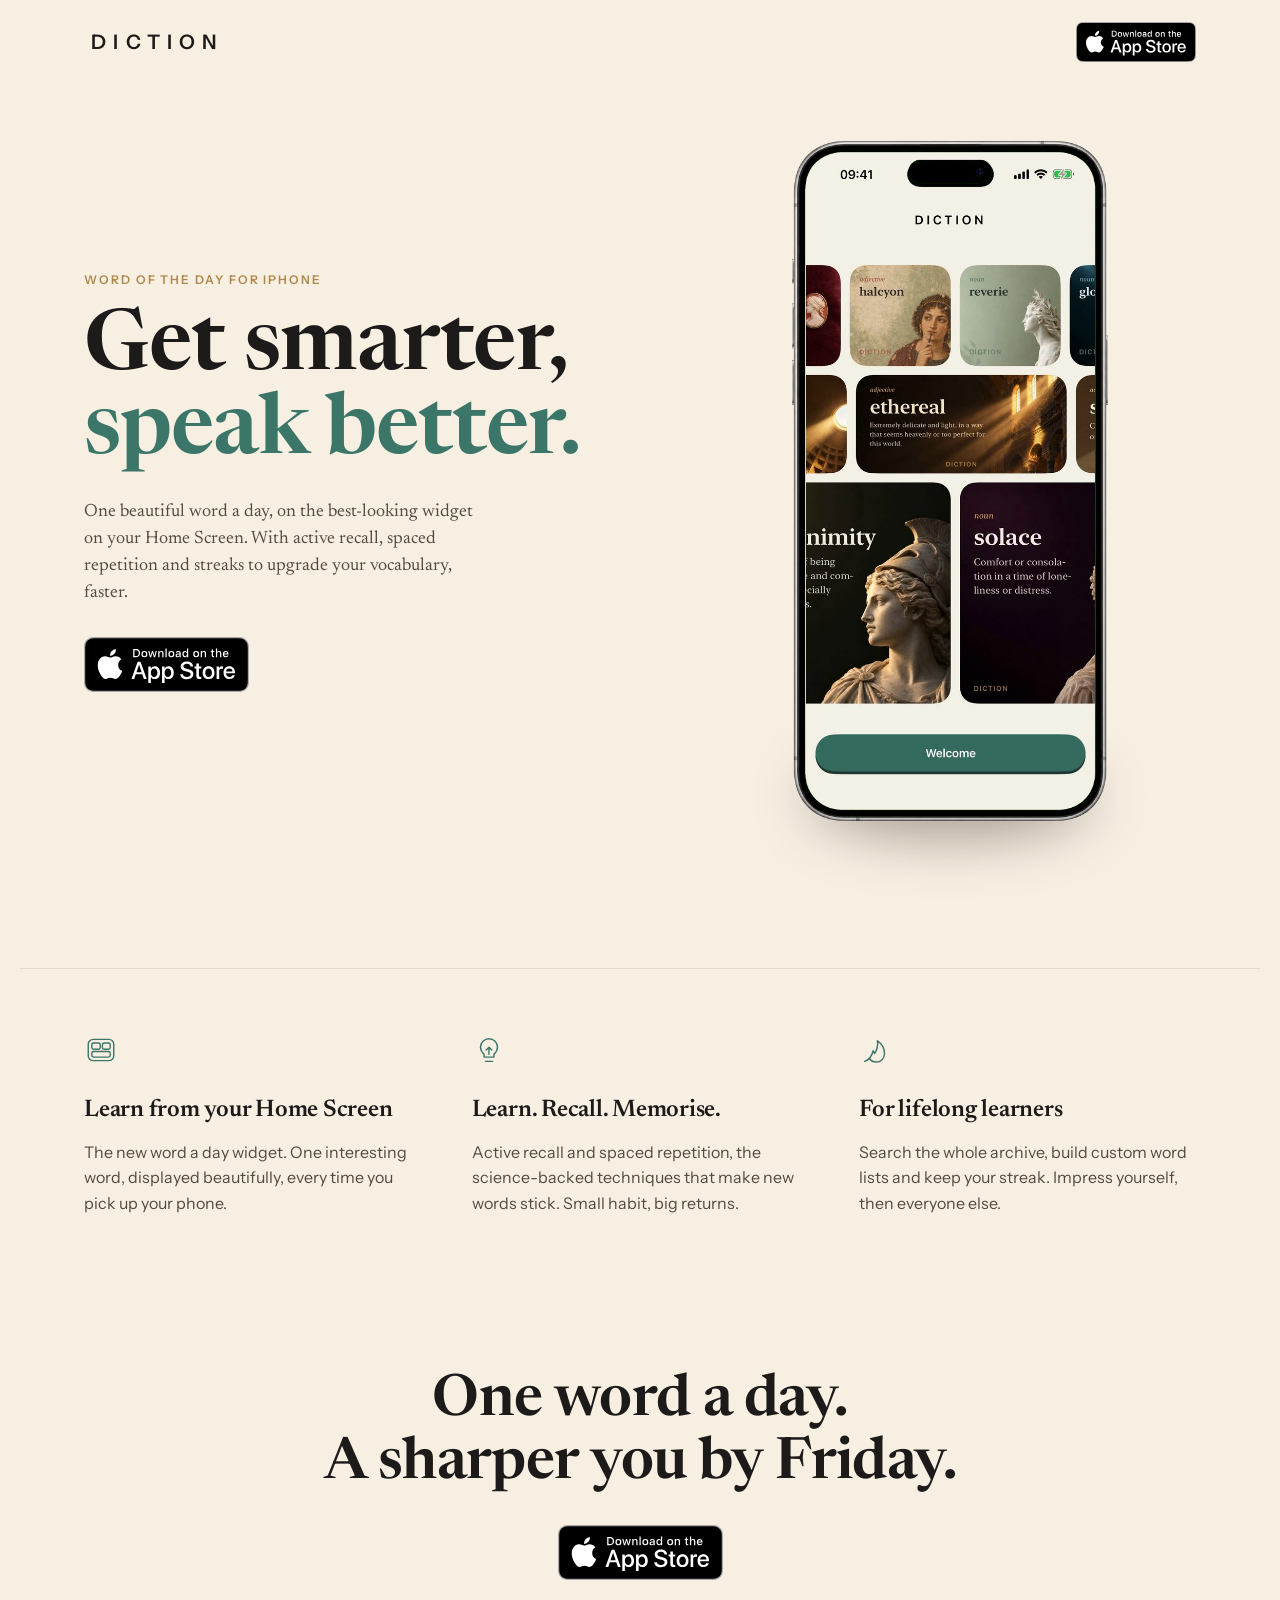
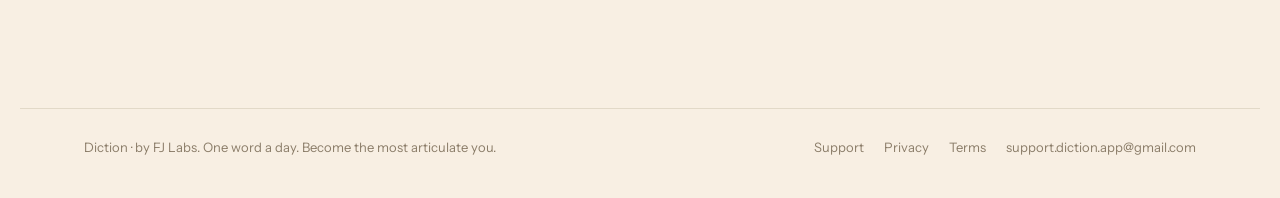
==== index.html @ d29eea97 "Footer line" ====
<!doctype html>
<html lang="en-GB">
<head>
<meta charset="utf-8">
<meta name="viewport" content="width=device-width,initial-scale=1">
<title>Diction: Word of the Day</title>
<meta name="description" content="One beautiful word a day on your Home Screen. Get smarter, speak better. Diction for iPhone.">
<meta property="og:title" content="Diction: Word of the Day">
<meta property="og:description" content="One beautiful word a day on your Home Screen. Get smarter, speak better.">
<meta property="og:image" content="https://trydiction.com/img/home.jpg">
<meta property="og:url" content="https://trydiction.com/">
<link rel="icon" href="favicon.png">
<link rel="apple-touch-icon" href="img/icon-180.png">
<link rel="preconnect" href="https://fonts.googleapis.com">
<link rel="preconnect" href="https://fonts.gstatic.com" crossorigin>
<link rel="stylesheet" href="https://fonts.googleapis.com/css2?family=Newsreader:ital,opsz,wght@0,6..72,400;0,6..72,500;0,6..72,600;1,6..72,400&family=Instrument+Sans:wght@400;500;600&display=swap">
<link rel="stylesheet" href="landing.css">
</head>
<body>

<header class="top">
  <a class="mark" href="https://trydiction.com/" aria-label="Diction home">DICTION</a>
  <a class="store store-sm" href="https://apps.apple.com/app/id6788556507" aria-label="Download on the App Store">
    <img src="img/app-store-badge.svg" alt="Download on the App Store" width="120" height="40">
  </a>
</header>

<main>
<section class="hero">
  <div class="hero-copy">
    <p class="eyebrow">Word of the Day for iPhone</p>
    <h1>Get smarter,<br><em>speak better.</em></h1>
    <p class="lede">One beautiful word a day, on the best-looking widget on your Home Screen. With active recall, spaced repetition and streaks to upgrade your vocabulary, faster.</p>
    <a class="store" href="https://apps.apple.com/app/id6788556507" aria-label="Download on the App Store">
      <img src="img/app-store-badge.svg" alt="Download on the App Store" width="165" height="55">
    </a>
  </div>

  <div class="device-wrap">
    <div class="render" role="img" aria-label="An iPhone showing Diction's welcome screen: the DICTION wordmark above three rows of widgets drifting past on classical themes">
      <div class="render-shadow" aria-hidden="true"></div>
      <div class="render-screen">
        <video autoplay muted loop playsinline poster="img/welcome-poster.jpg" preload="metadata">
          <source src="img/welcome.mp4" type="video/mp4">
        </video>
      </div>
      <img class="render-frame" src="img/phone-frame.png" alt="" width="1050" height="2247" fetchpriority="high">
    </div>
  </div>
</section>

<section class="pillars" aria-label="Why Diction">
  <div>
    <svg class="icon" viewBox="0 0 48 48" aria-hidden="true"><rect x="6" y="9" width="36" height="30" rx="7"/><rect x="11" y="14" width="12" height="9" rx="2.5"/><rect x="26" y="14" width="11" height="9" rx="2.5"/><rect x="11" y="26" width="26" height="8" rx="2.5"/></svg>
    <h2>Learn from your Home Screen</h2>
    <p>The new word a day widget. One interesting word, displayed beautifully, every time you pick up your phone.</p>
  </div>
  <div>
    <svg class="icon" viewBox="0 0 48 48" aria-hidden="true"><path d="M24 8a12 12 0 0 1 12 12c0 5-3 8-5 10v4H17v-4c-2-2-5-5-5-10A12 12 0 0 1 24 8z"/><path d="M19 40h10"/><path d="M24 20v10M20 24l4-4 4 4"/></svg>
    <h2>Learn. Recall. Memorise.</h2>
    <p>Active recall and spaced repetition, the science-backed techniques that make new words stick. Small habit, big returns.</p>
  </div>
  <div>
    <svg class="icon" viewBox="0 0 48 48" aria-hidden="true"><path d="M8 40c6-2 10-7 12-15l2 4c4-6 5-12 4-18 6 4 10 11 10 18 0 7-5 12-12 12-4 0-7-2-9-5-2 2-4 3-7 4z"/></svg>
    <h2>For lifelong learners</h2>
    <p>Search the whole archive, build custom word lists and keep your streak. Impress yourself, then everyone else.</p>
  </div>
</section>


<section class="close">
  <h2>One word a day.<br>A sharper you by Friday.</h2>
  <a class="store" href="https://apps.apple.com/app/id6788556507" aria-label="Download on the App Store">
    <img src="img/app-store-badge.svg" alt="Download on the App Store" width="165" height="55">
  </a>
</section>
</main>

<footer class="foot">
  <span>Diction · by FJ Labs. One word a day. Become the most articulate you.</span>
  <nav aria-label="Legal and support">
    <a href="support.html">Support</a>
    <a href="privacy.html">Privacy</a>
    <a href="terms.html">Terms</a>
    <a href="mailto:support.diction.app@gmail.com">support.diction.app@gmail.com</a>
  </nav>
</footer>

</body>
</html>
---- landing.css ----
/* Diction landing page. Paper, serif and verdigris from the app; the phone
   carries the only motion on the page. */
:root{
  --page:#F8EFE3; --card:#FBF8F2; --ink:#1D1B19; --ink2:#544A3C; --ink3:#8B7D69;
  --gold:#AF874A; --verd:#3C7669; --line:#E2D9C8; --night:#0F0E0D;
  --serif:"Newsreader","New York","Iowan Old Style",Georgia,serif;
  --sans:"Instrument Sans",-apple-system,BlinkMacSystemFont,"Segoe UI",Helvetica,Arial,sans-serif;
  --gutter:clamp(20px,5vw,64px);
}
*{box-sizing:border-box}
html{scroll-behavior:smooth}
body{margin:0;background:var(--page);color:var(--ink);font-family:var(--sans);font-size:17px;line-height:1.6;-webkit-font-smoothing:antialiased}
img,video{max-width:100%;display:block}
a{color:inherit}
h1,h2{font-family:var(--serif);font-weight:600;margin:0;text-wrap:balance;letter-spacing:-.01em}
.eyebrow{font-size:12px;font-weight:600;letter-spacing:.16em;text-transform:uppercase;color:var(--gold);margin:0 0 18px}

/* header */
.top{display:flex;align-items:center;justify-content:space-between;padding:22px var(--gutter);max-width:1240px;margin:0 auto}
.mark{font-family:var(--sans);font-size:20px;font-weight:600;letter-spacing:.36em;padding-left:.36em;color:var(--ink);text-decoration:none}
.store img{width:165px;height:auto;transition:transform .2s ease}
.store:hover img{transform:translateY(-1px)}
.store-sm img{width:120px}

/* hero */
.hero{max-width:1240px;margin:0 auto;padding:clamp(8px,3vw,40px) var(--gutter) 0;
  display:grid;grid-template-columns:1.05fr .95fr;gap:clamp(32px,6vw,80px);align-items:center;min-height:min(84vh,820px)}
.hero h1{font-size:clamp(46px,7vw,84px);line-height:1;margin-bottom:24px}
.hero h1 em{font-style:normal;color:var(--verd)}
.lede{font-family:var(--serif);font-size:clamp(16px,1.5vw,18px);line-height:1.5;color:var(--ink2);max-width:40ch;margin:0 0 30px}
.fine{font-size:13px;color:var(--ink3);margin:16px 0 0}

/* the phone: a keyed Higgsfield front render, the real welcome recording
   sitting in its screen, a CSS shadow beneath */
.device-wrap{position:relative;display:flex;justify-content:center;padding:0}
.render{position:relative;width:min(380px,100%,calc(76vh * 1050 / 2247));aspect-ratio:1050/2247}
.render-frame{position:absolute;inset:0;width:100%;height:100%;z-index:2;pointer-events:none}
.render-screen{position:absolute;left:4.762%;top:1.914%;width:90.571%;height:96.173%;
  border-radius:12% / 5.5%;overflow:hidden;background:#F6F2EA;z-index:1}
.render-screen video{width:100%;height:100%;object-fit:cover;display:block}
.render-shadow{position:absolute;left:6%;right:6%;bottom:-2%;height:12%;border-radius:50%;
  background:rgba(35,26,18,.38);filter:blur(28px);z-index:0}

/* pillars */
.pillars{max-width:1240px;margin:clamp(72px,10vw,140px) auto 0;padding:0 var(--gutter);
  display:grid;grid-template-columns:repeat(3,1fr);gap:clamp(24px,4vw,56px);border-top:1px solid var(--line);padding-top:clamp(40px,5vw,64px)}
.icon{width:34px;height:34px;fill:none;stroke:var(--verd);stroke-width:2;stroke-linecap:round;stroke-linejoin:round;margin-bottom:16px}
.pillars h2{font-size:24px;margin-bottom:10px}
.pillars p{margin:0;color:var(--ink2);font-size:16px;max-width:36ch}

/* closing */
.close{text-align:center;margin:clamp(90px,12vw,170px) auto 0;padding:0 var(--gutter);display:flex;flex-direction:column;align-items:center;gap:30px}
.close h2{font-size:clamp(34px,5vw,58px);line-height:1.08}

/* footer */
.foot{max-width:1240px;margin:clamp(80px,10vw,140px) auto 0;padding:28px var(--gutter) 40px;border-top:1px solid var(--line);
  display:flex;flex-wrap:wrap;gap:12px 28px;justify-content:space-between;font-size:13px;color:var(--ink3)}
.foot nav{display:flex;flex-wrap:wrap;gap:8px 20px}
.foot a{color:var(--ink3);text-decoration:none}
.foot a:hover{color:var(--ink)}

@media (max-width:860px){
  .hero{grid-template-columns:1fr;min-height:0;text-align:center;padding-top:16px}
  .hero-copy{display:flex;flex-direction:column;align-items:center;order:2}
  .lede{margin-inline:auto}
  .device-wrap{order:1}
  .pillars{grid-template-columns:1fr}
  .store-sm{display:none}
}
@media (prefers-reduced-motion:reduce){
  html{scroll-behavior:auto}
}
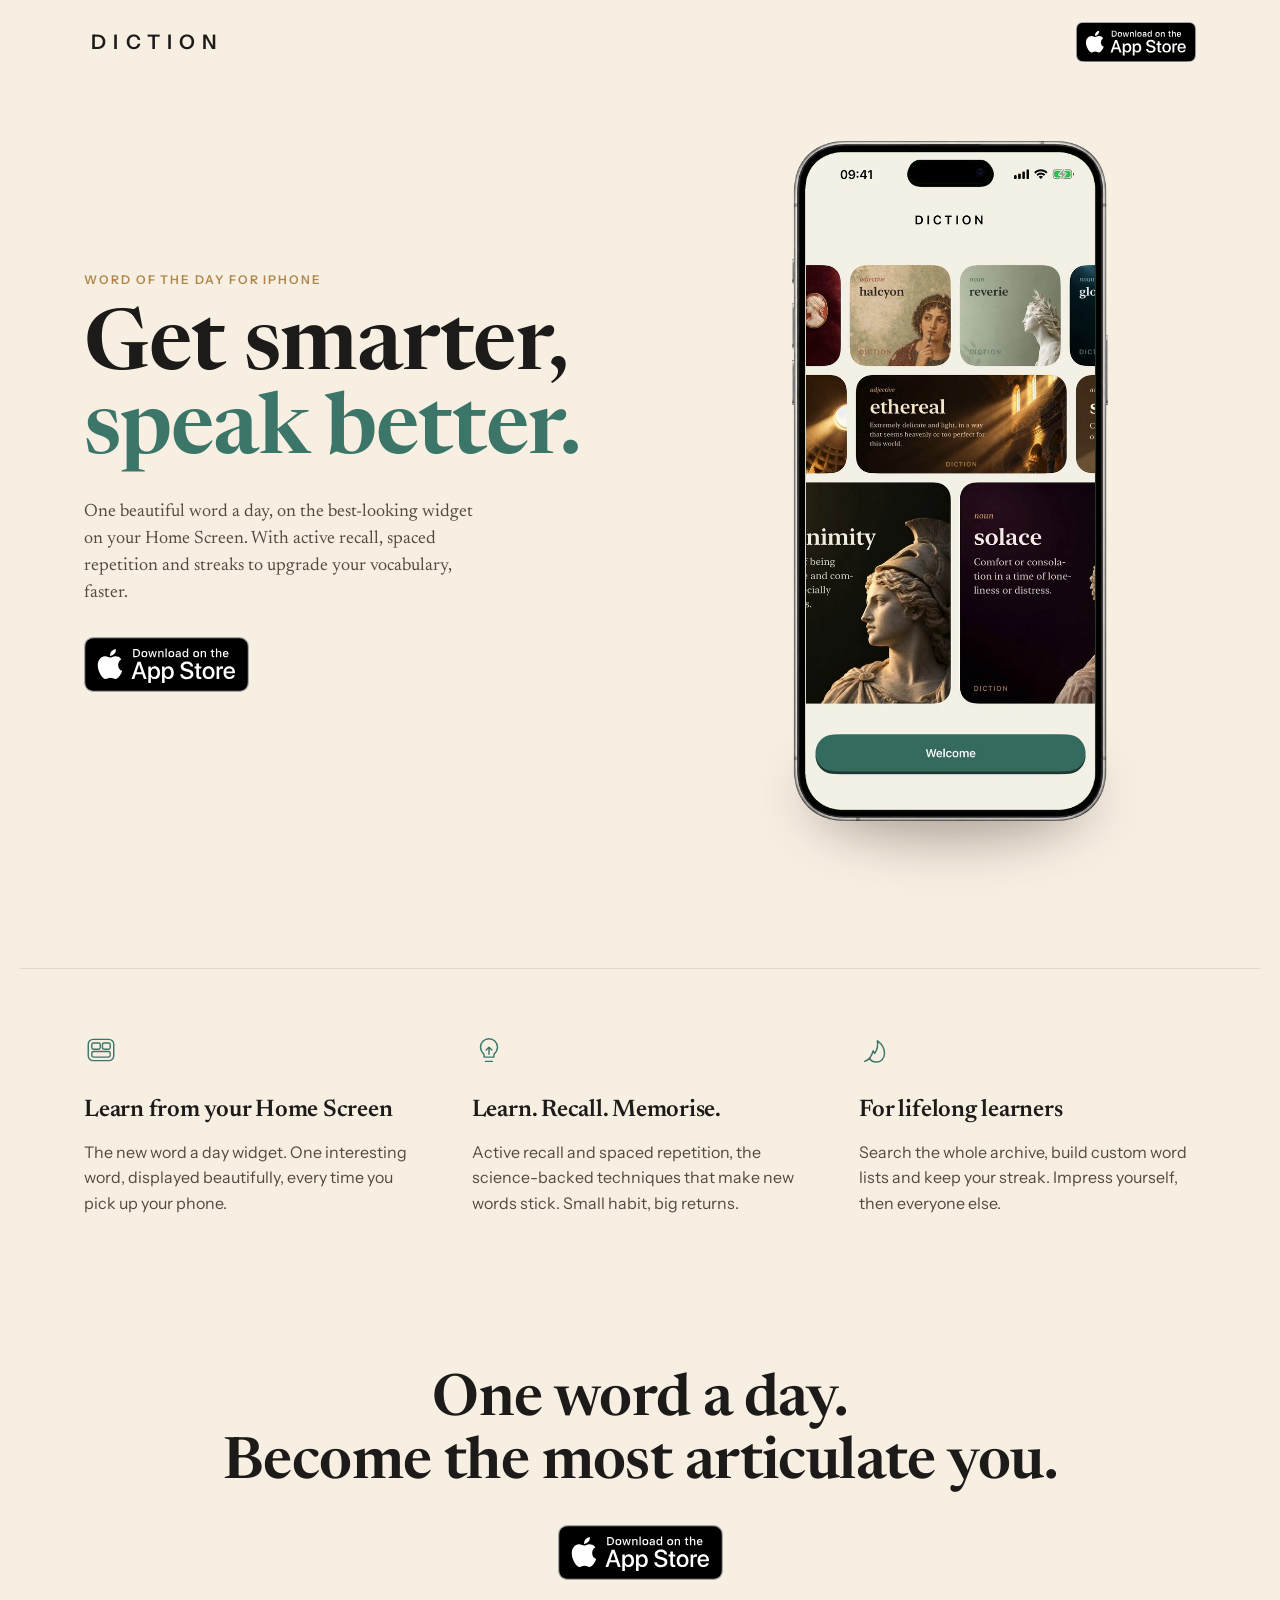
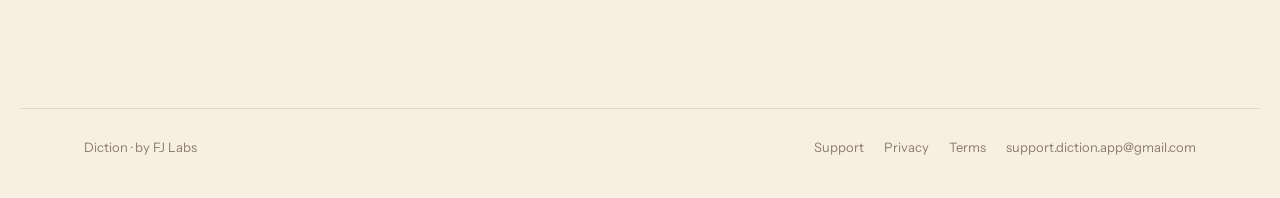
==== commit 2897079a: "Closing heading; footer back to the short line" ====
--- a/index.html
+++ b/index.html
@@ -69,7 +69,7 @@
 
 
 <section class="close">
-  <h2>One word a day.<br>A sharper you by Friday.</h2>
+  <h2>One word a day.<br>Become the most articulate you.</h2>
   <a class="store" href="https://apps.apple.com/app/id6788556507" aria-label="Download on the App Store">
     <img src="img/app-store-badge.svg" alt="Download on the App Store" width="165" height="55">
   </a>
@@ -77,7 +77,7 @@
 </main>
 
 <footer class="foot">
-  <span>Diction · by FJ Labs. One word a day. Become the most articulate you.</span>
+  <span>Diction · by FJ Labs</span>
   <nav aria-label="Legal and support">
     <a href="support.html">Support</a>
     <a href="privacy.html">Privacy</a>
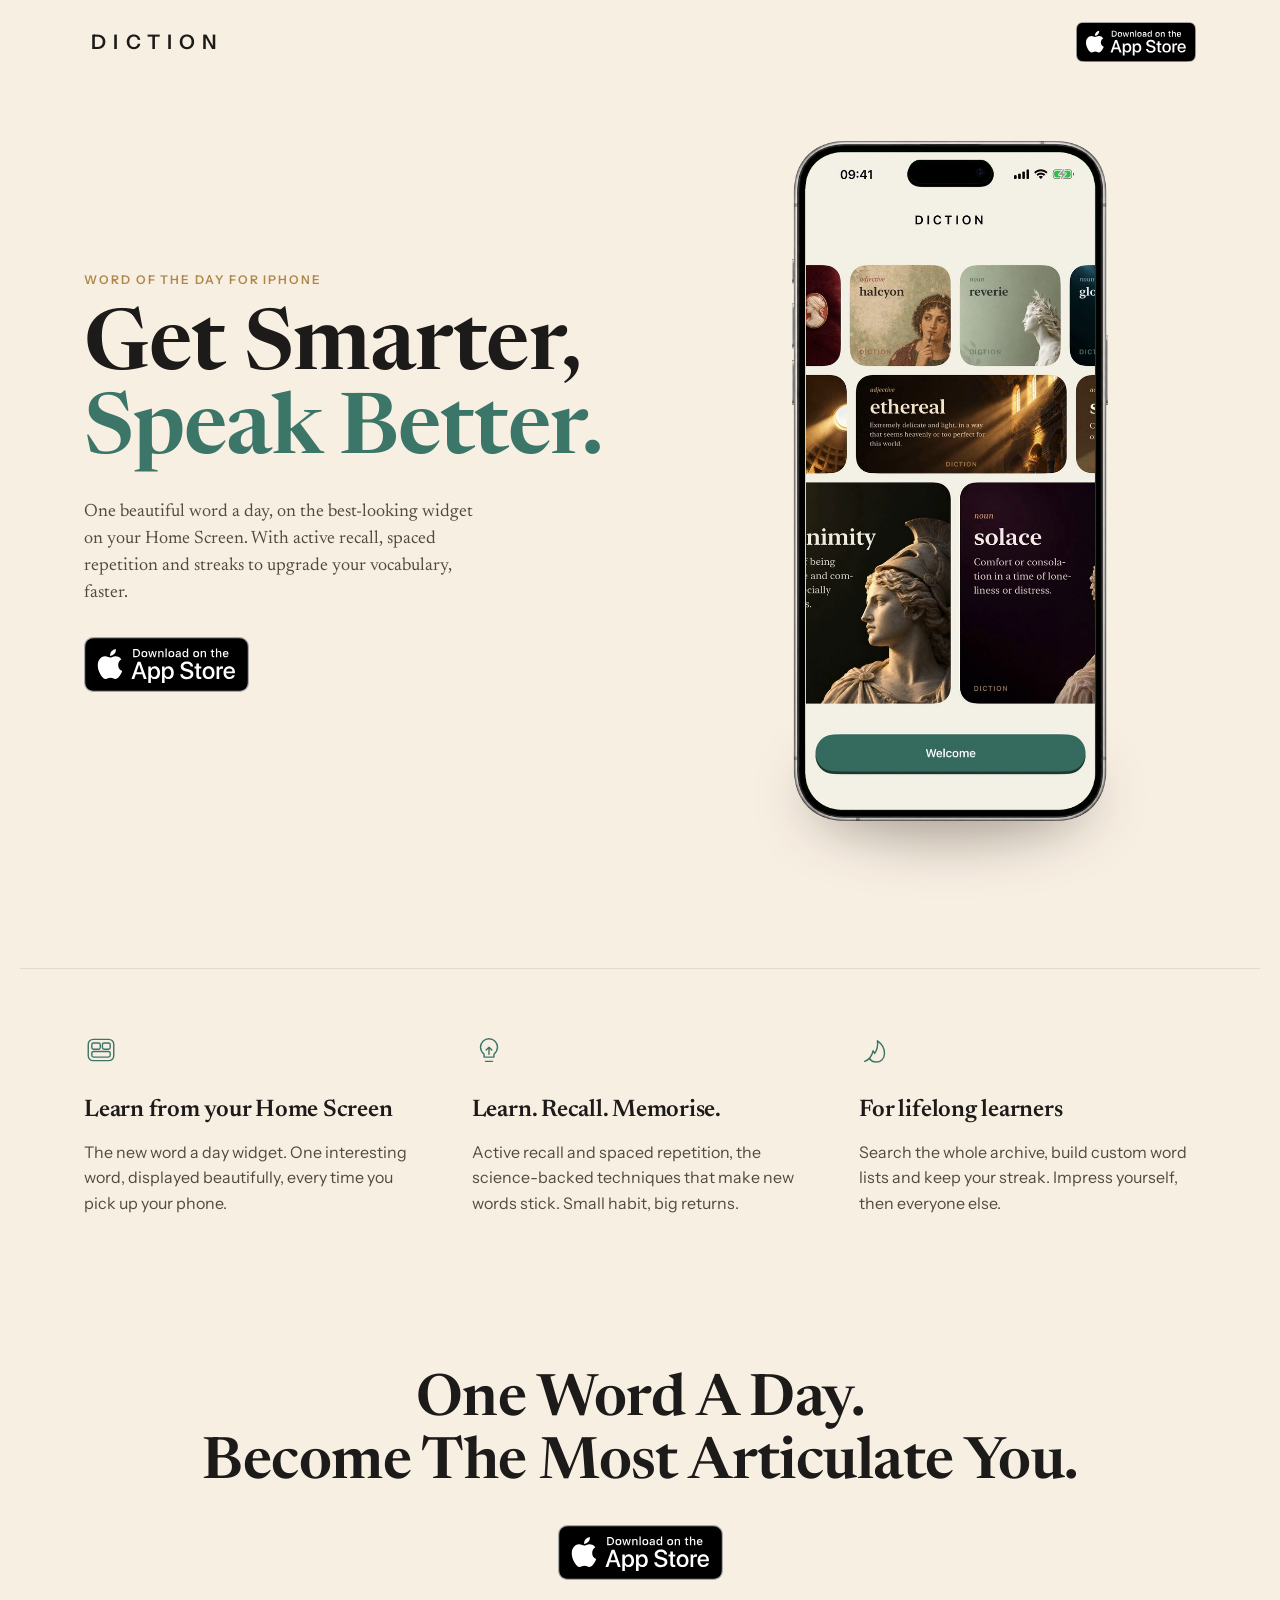
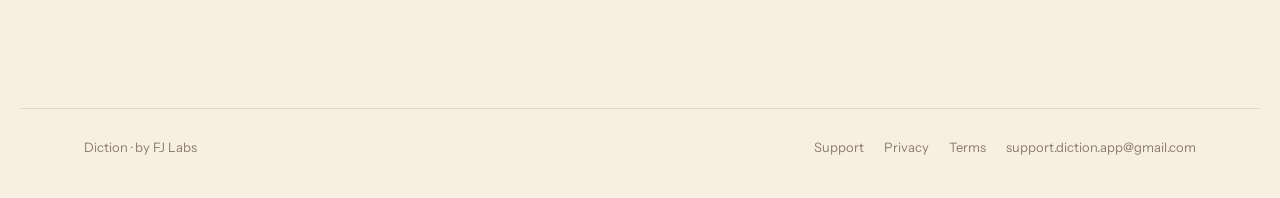
==== commit f7c28945: "Title case headings; phone below the copy on mobile" ====
--- a/index.html
+++ b/index.html
@@ -29,7 +29,7 @@
 <section class="hero">
   <div class="hero-copy">
     <p class="eyebrow">Word of the Day for iPhone</p>
-    <h1>Get smarter,<br><em>speak better.</em></h1>
+    <h1>Get Smarter,<br><em>Speak Better.</em></h1>
     <p class="lede">One beautiful word a day, on the best-looking widget on your Home Screen. With active recall, spaced repetition and streaks to upgrade your vocabulary, faster.</p>
     <a class="store" href="https://apps.apple.com/app/id6788556507" aria-label="Download on the App Store">
       <img src="img/app-store-badge.svg" alt="Download on the App Store" width="165" height="55">
@@ -69,7 +69,7 @@
 
 
 <section class="close">
-  <h2>One word a day.<br>Become the most articulate you.</h2>
+  <h2>One Word A Day.<br>Become The Most Articulate You.</h2>
   <a class="store" href="https://apps.apple.com/app/id6788556507" aria-label="Download on the App Store">
     <img src="img/app-store-badge.svg" alt="Download on the App Store" width="165" height="55">
   </a>
--- a/landing.css
+++ b/landing.css
@@ -61,9 +61,9 @@
 
 @media (max-width:860px){
   .hero{grid-template-columns:1fr;min-height:0;text-align:center;padding-top:16px}
-  .hero-copy{display:flex;flex-direction:column;align-items:center;order:2}
+  .hero-copy{display:flex;flex-direction:column;align-items:center;order:1}
   .lede{margin-inline:auto}
-  .device-wrap{order:1}
+  .device-wrap{order:2;margin-top:40px}
   .pillars{grid-template-columns:1fr}
   .store-sm{display:none}
 }
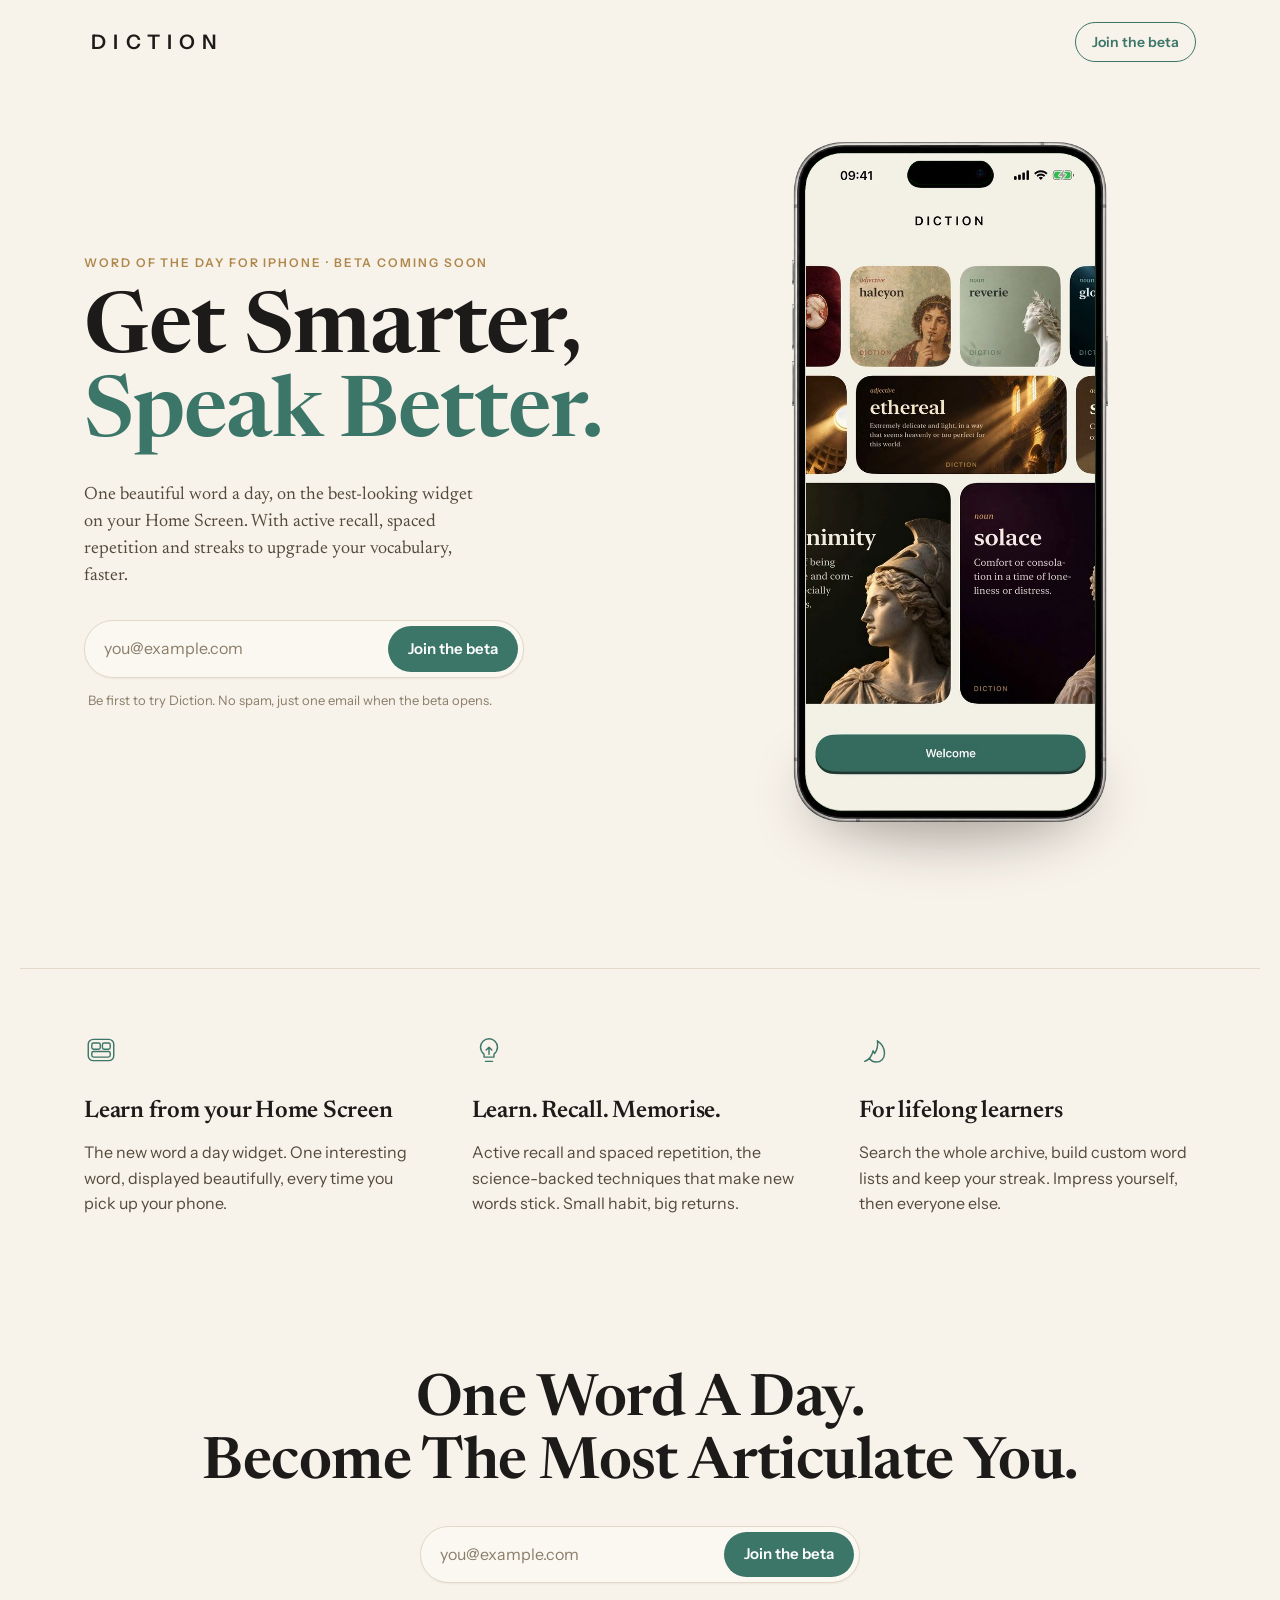
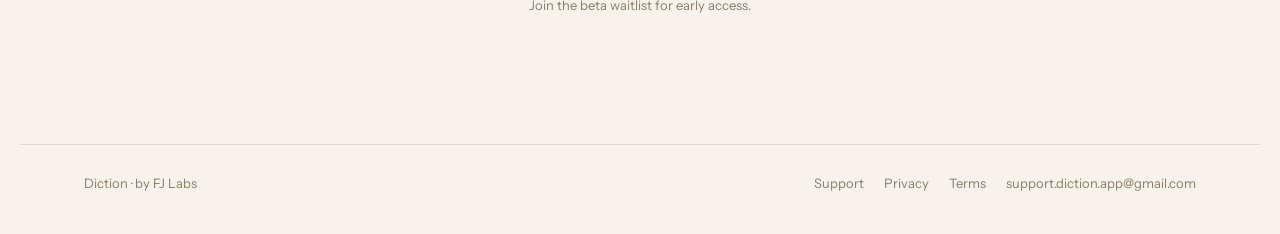
==== commit 0f476e26: "Replace App Store badges with a beta waitlist form Emails post to a Google Apps Script web app that " ====
--- a/index.html
+++ b/index.html
@@ -4,7 +4,7 @@
 <meta charset="utf-8">
 <meta name="viewport" content="width=device-width,initial-scale=1">
 <title>Diction: Word of the Day</title>
-<meta name="description" content="One beautiful word a day on your Home Screen. Get smarter, speak better. Diction for iPhone.">
+<meta name="description" content="One beautiful word a day on your Home Screen. Get smarter, speak better. Join the Diction beta for iPhone.">
 <meta property="og:title" content="Diction: Word of the Day">
 <meta property="og:description" content="One beautiful word a day on your Home Screen. Get smarter, speak better.">
 <meta property="og:image" content="https://trydiction.com/img/home.jpg">
@@ -20,20 +20,24 @@
 
 <header class="top">
   <a class="mark" href="https://trydiction.com/" aria-label="Diction home">DICTION</a>
-  <a class="store store-sm" href="https://apps.apple.com/app/id6788556507" aria-label="Download on the App Store">
-    <img src="img/app-store-badge.svg" alt="Download on the App Store" width="120" height="40">
-  </a>
+  <a class="beta-link" href="#join">Join the beta</a>
 </header>
 
 <main>
-<section class="hero">
+<section class="hero" id="join">
   <div class="hero-copy">
-    <p class="eyebrow">Word of the Day for iPhone</p>
+    <p class="eyebrow">Word of the Day for iPhone · Beta coming soon</p>
     <h1>Get Smarter,<br><em>Speak Better.</em></h1>
     <p class="lede">One beautiful word a day, on the best-looking widget on your Home Screen. With active recall, spaced repetition and streaks to upgrade your vocabulary, faster.</p>
-    <a class="store" href="https://apps.apple.com/app/id6788556507" aria-label="Download on the App Store">
-      <img src="img/app-store-badge.svg" alt="Download on the App Store" width="165" height="55">
-    </a>
+    <form class="waitlist" action="#" novalidate>
+      <label class="sr" for="email-hero">Email address</label>
+      <div class="waitlist-row">
+        <input id="email-hero" name="email" type="email" inputmode="email" autocomplete="email" placeholder="you@example.com" required>
+        <button type="submit">Join the beta</button>
+      </div>
+      <input class="hp" name="website" tabindex="-1" autocomplete="off" aria-hidden="true">
+      <p class="waitlist-msg" role="status" aria-live="polite">Be first to try Diction. No spam, just one email when the beta opens.</p>
+    </form>
   </div>
 
   <div class="device-wrap">
@@ -70,9 +74,15 @@
 
 <section class="close">
   <h2>One Word A Day.<br>Become The Most Articulate You.</h2>
-  <a class="store" href="https://apps.apple.com/app/id6788556507" aria-label="Download on the App Store">
-    <img src="img/app-store-badge.svg" alt="Download on the App Store" width="165" height="55">
-  </a>
+  <form class="waitlist" action="#" novalidate>
+      <label class="sr" for="email-close">Email address</label>
+      <div class="waitlist-row">
+        <input id="email-close" name="email" type="email" inputmode="email" autocomplete="email" placeholder="you@example.com" required>
+        <button type="submit">Join the beta</button>
+      </div>
+      <input class="hp" name="website" tabindex="-1" autocomplete="off" aria-hidden="true">
+      <p class="waitlist-msg" role="status" aria-live="polite">Join the beta waitlist for early access.</p>
+    </form>
 </section>
 </main>
 
@@ -86,5 +96,7 @@
   </nav>
 </footer>
 
+<script src="waitlist.js" defer></script>
+
 </body>
 </html>
--- a/landing.css
+++ b/landing.css
@@ -1,7 +1,7 @@
 /* Diction landing page. Paper, serif and verdigris from the app; the phone
    carries the only motion on the page. */
 :root{
-  --page:#F8EFE3; --card:#FBF8F2; --ink:#1D1B19; --ink2:#544A3C; --ink3:#8B7D69;
+  --page:#F7F2EA; --card:#FBF8F2; --ink:#1D1B19; --ink2:#544A3C; --ink3:#8B7D69;
   --gold:#AF874A; --verd:#3C7669; --line:#E2D9C8; --night:#0F0E0D;
   --serif:"Newsreader","New York","Iowan Old Style",Georgia,serif;
   --sans:"Instrument Sans",-apple-system,BlinkMacSystemFont,"Segoe UI",Helvetica,Arial,sans-serif;
@@ -18,9 +18,23 @@
 /* header */
 .top{display:flex;align-items:center;justify-content:space-between;padding:22px var(--gutter);max-width:1240px;margin:0 auto}
 .mark{font-family:var(--sans);font-size:20px;font-weight:600;letter-spacing:.36em;padding-left:.36em;color:var(--ink);text-decoration:none}
-.store img{width:165px;height:auto;transition:transform .2s ease}
-.store:hover img{transform:translateY(-1px)}
-.store-sm img{width:120px}
+.beta-link{font-size:14px;font-weight:600;color:var(--verd);text-decoration:none;border:1px solid var(--verd);border-radius:999px;padding:8px 16px;transition:background .2s,color .2s}
+.beta-link:hover{background:var(--verd);color:var(--card)}
+
+/* beta waitlist */
+.waitlist{width:100%;max-width:440px}
+.waitlist-row{display:flex;gap:8px;background:var(--card);border:1px solid var(--line);border-radius:999px;padding:5px;box-shadow:0 1px 2px rgba(35,26,18,.05)}
+.waitlist-row:focus-within{border-color:var(--verd)}
+.waitlist input[type=email]{flex:1;min-width:0;border:0;background:transparent;font:inherit;font-size:16px;color:var(--ink);padding:10px 14px;outline:none}
+.waitlist input::placeholder{color:var(--ink3)}
+.waitlist button{flex:none;border:0;border-radius:999px;background:var(--verd);color:#fff;font:inherit;font-size:15px;font-weight:600;padding:10px 20px;cursor:pointer;transition:background .2s}
+.waitlist button:hover{background:#2F5F54}
+.waitlist button:disabled{opacity:.6;cursor:default}
+.waitlist-msg{font-size:13px;color:var(--ink3);margin:12px 4px 0;min-height:1.3em}
+.waitlist.done .waitlist-row{display:none}
+.waitlist.done .waitlist-msg{font-family:var(--serif);font-size:18px;color:var(--verd);margin-top:0}
+.hp{position:absolute;left:-9999px;width:1px;height:1px;opacity:0}
+.sr{position:absolute;width:1px;height:1px;overflow:hidden;clip:rect(0 0 0 0);white-space:nowrap}
 
 /* hero */
 .hero{max-width:1240px;margin:0 auto;padding:clamp(8px,3vw,40px) var(--gutter) 0;
@@ -33,10 +47,10 @@
 /* the phone: a keyed Higgsfield front render, the real welcome recording
    sitting in its screen, a CSS shadow beneath */
 .device-wrap{position:relative;display:flex;justify-content:center;padding:0}
-.render{position:relative;width:min(380px,100%,calc(76vh * 1050 / 2247));aspect-ratio:1050/2247}
-.render-frame{position:absolute;inset:0;width:100%;height:100%;z-index:2;pointer-events:none}
+.render{position:relative;width:min(380px,100%,calc(76vh * 1050 / 2247));aspect-ratio:1050/2247;height:auto;flex:none}
+.render-frame{position:absolute;inset:0;width:100%;height:100%;object-fit:contain;z-index:2;pointer-events:none}
 .render-screen{position:absolute;left:4.762%;top:1.914%;width:90.571%;height:96.173%;
-  border-radius:12% / 5.5%;overflow:hidden;background:#F6F2EA;z-index:1}
+  border-radius:12% / 5.5%;overflow:hidden;background:#F7F2EA;z-index:1}
 .render-screen video{width:100%;height:100%;object-fit:cover;display:block}
 .render-shadow{position:absolute;left:6%;right:6%;bottom:-2%;height:12%;border-radius:50%;
   background:rgba(35,26,18,.38);filter:blur(28px);z-index:0}
@@ -61,11 +75,19 @@
 
 @media (max-width:860px){
   .hero{grid-template-columns:1fr;min-height:0;text-align:center;padding-top:16px}
+  .top{flex-direction:column;justify-content:center;align-items:center;gap:14px;text-align:center}
+  .mark{padding-left:.36em}
   .hero-copy{display:flex;flex-direction:column;align-items:center;order:1}
   .lede{margin-inline:auto}
   .device-wrap{order:2;margin-top:40px}
+  .render{width:min(300px,82vw)}
   .pillars{grid-template-columns:1fr}
-  .store-sm{display:none}
+  .waitlist-msg{text-align:center}
+  .beta-link{display:none}
+}
+@media (max-width:420px){
+  .waitlist-row{flex-direction:column;border-radius:18px}
+  .waitlist button{padding:12px}
 }
 @media (prefers-reduced-motion:reduce){
   html{scroll-behavior:auto}
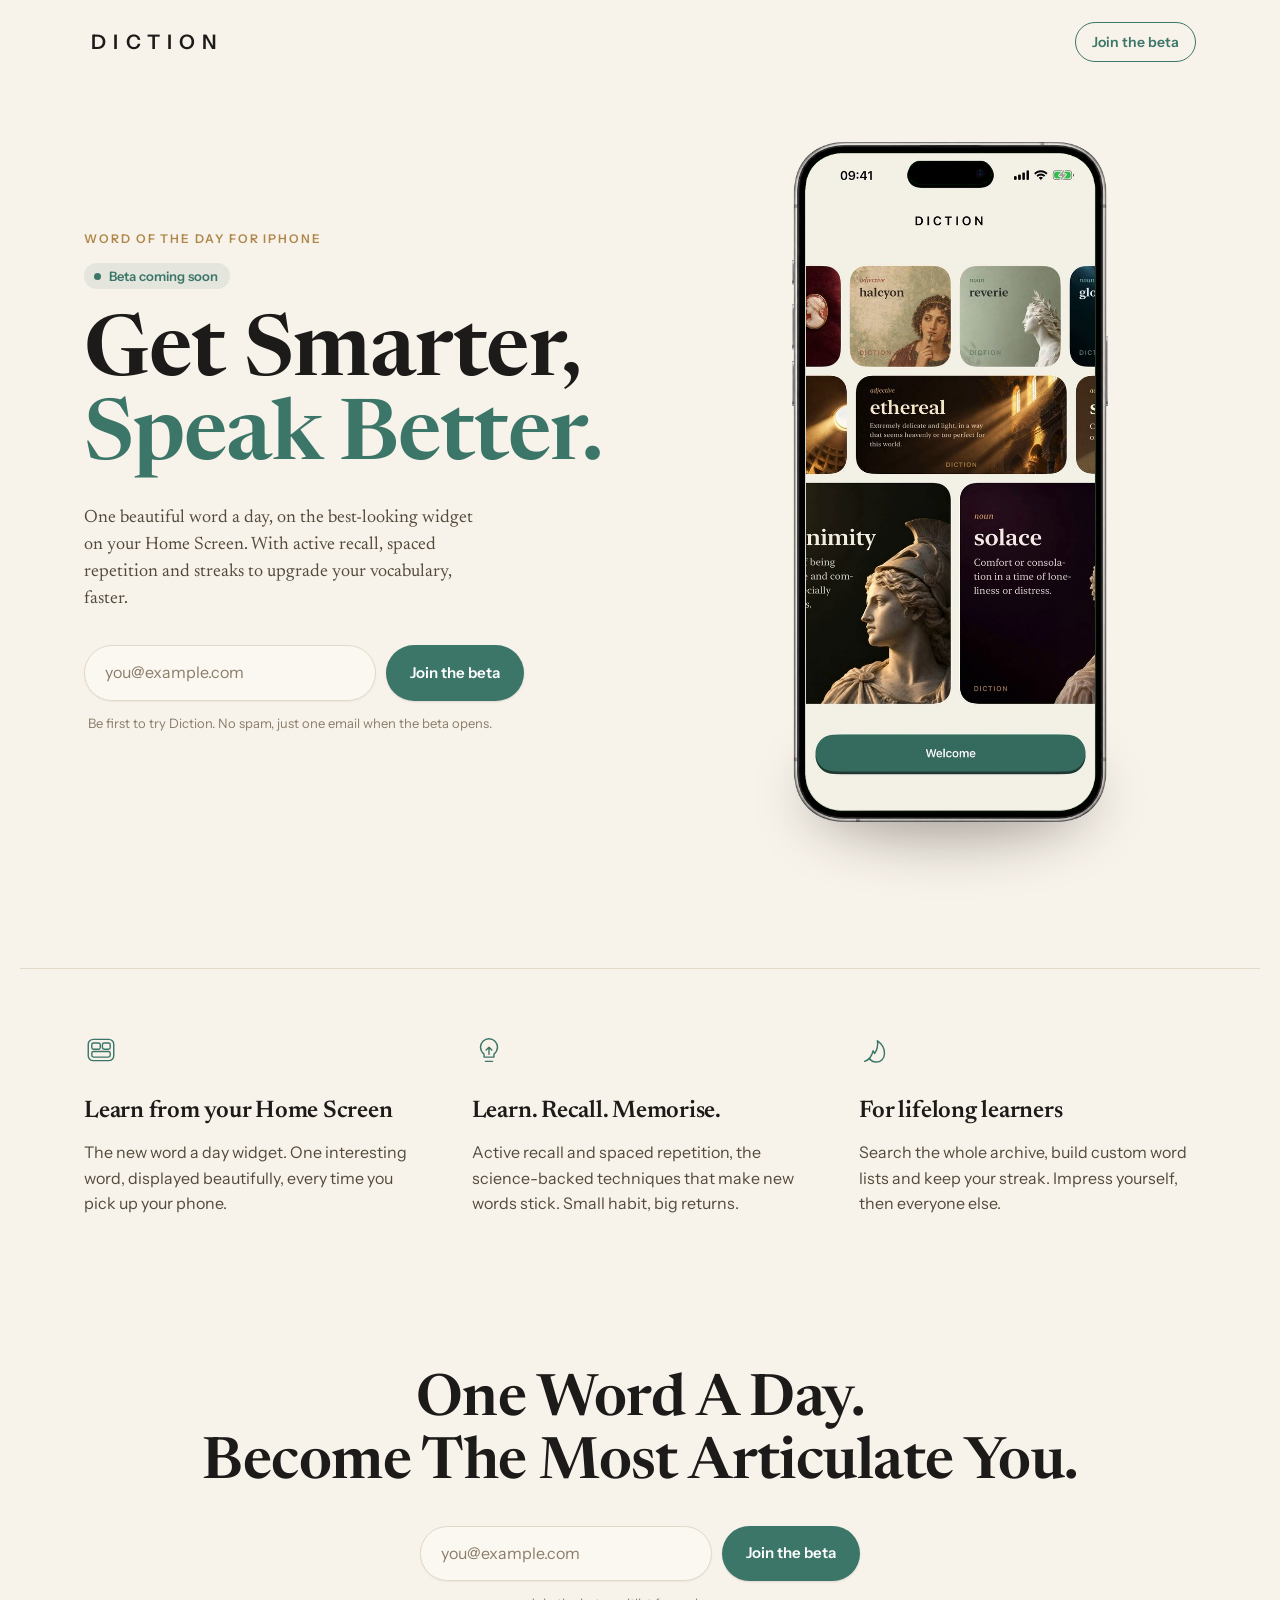
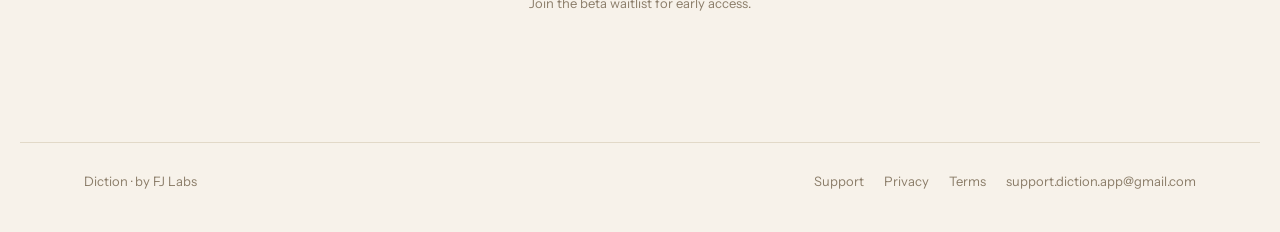
==== commit f2257683: "Hero: signup below the phone on mobile, beta badge on its own line Co-Authored-By: Claude Opus 5.5 <" ====
--- a/index.html
+++ b/index.html
@@ -24,11 +24,15 @@
 </header>
 
 <main>
-<section class="hero" id="join">
+<section class="hero">
   <div class="hero-copy">
-    <p class="eyebrow">Word of the Day for iPhone · Beta coming soon</p>
+    <p class="eyebrow">Word of the Day for iPhone</p>
+    <p class="badge"><span class="badge-dot" aria-hidden="true"></span>Beta coming soon</p>
     <h1>Get Smarter,<br><em>Speak Better.</em></h1>
     <p class="lede">One beautiful word a day, on the best-looking widget on your Home Screen. With active recall, spaced repetition and streaks to upgrade your vocabulary, faster.</p>
+  </div>
+
+  <div class="hero-cta" id="join">
     <form class="waitlist" action="#" novalidate>
       <label class="sr" for="email-hero">Email address</label>
       <div class="waitlist-row">
@@ -74,7 +78,7 @@
 
 <section class="close">
   <h2>One Word A Day.<br>Become The Most Articulate You.</h2>
-  <form class="waitlist" action="#" novalidate>
+    <form class="waitlist" action="#" novalidate>
       <label class="sr" for="email-close">Email address</label>
       <div class="waitlist-row">
         <input id="email-close" name="email" type="email" inputmode="email" autocomplete="email" placeholder="you@example.com" required>
--- a/landing.css
+++ b/landing.css
@@ -13,7 +13,11 @@
 img,video{max-width:100%;display:block}
 a{color:inherit}
 h1,h2{font-family:var(--serif);font-weight:600;margin:0;text-wrap:balance;letter-spacing:-.01em}
-.eyebrow{font-size:12px;font-weight:600;letter-spacing:.16em;text-transform:uppercase;color:var(--gold);margin:0 0 18px}
+.eyebrow{font-size:12px;font-weight:600;letter-spacing:.16em;text-transform:uppercase;color:var(--gold);margin:0 0 12px}
+.badge{display:inline-flex;align-items:center;gap:8px;margin:0 0 24px;padding:5px 12px 5px 10px;border-radius:999px;
+  background:rgba(60,118,105,.1);color:var(--verd);font-size:13px;font-weight:600;line-height:1.3}
+.badge-dot{width:7px;height:7px;border-radius:50%;background:var(--verd);box-shadow:0 0 0 0 rgba(60,118,105,.45);animation:pulse 2.4s ease-out infinite}
+@keyframes pulse{0%{box-shadow:0 0 0 0 rgba(60,118,105,.45)}70%,100%{box-shadow:0 0 0 7px rgba(60,118,105,0)}}
 
 /* header */
 .top{display:flex;align-items:center;justify-content:space-between;padding:22px var(--gutter);max-width:1240px;margin:0 auto}
@@ -23,13 +27,15 @@
 
 /* beta waitlist */
 .waitlist{width:100%;max-width:440px}
-.waitlist-row{display:flex;gap:8px;background:var(--card);border:1px solid var(--line);border-radius:999px;padding:5px;box-shadow:0 1px 2px rgba(35,26,18,.05)}
-.waitlist-row:focus-within{border-color:var(--verd)}
-.waitlist input[type=email]{flex:1;min-width:0;border:0;background:transparent;font:inherit;font-size:16px;color:var(--ink);padding:10px 14px;outline:none}
+.waitlist-row{display:flex;gap:10px}
+.waitlist input[type=email]{flex:1;min-width:0;background:var(--card);border:1px solid var(--line);border-radius:999px;box-shadow:0 1px 2px rgba(35,26,18,.05);
+  font:inherit;font-size:16px;color:var(--ink);padding:14px 20px;outline:none;transition:border-color .2s,box-shadow .2s}
+.waitlist input[type=email]:focus{border-color:var(--verd);box-shadow:0 0 0 3px rgba(60,118,105,.15)}
 .waitlist input::placeholder{color:var(--ink3)}
-.waitlist button{flex:none;border:0;border-radius:999px;background:var(--verd);color:#fff;font:inherit;font-size:15px;font-weight:600;padding:10px 20px;cursor:pointer;transition:background .2s}
-.waitlist button:hover{background:#2F5F54}
-.waitlist button:disabled{opacity:.6;cursor:default}
+.waitlist button{flex:none;border:0;border-radius:999px;background:var(--verd);color:#fff;font:inherit;font-size:15px;font-weight:600;padding:14px 24px;cursor:pointer;
+  box-shadow:0 1px 2px rgba(35,26,18,.12);transition:background .2s,transform .2s}
+.waitlist button:hover{background:#2F5F54;transform:translateY(-1px)}
+.waitlist button:disabled{opacity:.6;cursor:default;transform:none}
 .waitlist-msg{font-size:13px;color:var(--ink3);margin:12px 4px 0;min-height:1.3em}
 .waitlist.done .waitlist-row{display:none}
 .waitlist.done .waitlist-msg{font-family:var(--serif);font-size:18px;color:var(--verd);margin-top:0}
@@ -38,10 +44,13 @@
 
 /* hero */
 .hero{max-width:1240px;margin:0 auto;padding:clamp(8px,3vw,40px) var(--gutter) 0;
-  display:grid;grid-template-columns:1.05fr .95fr;gap:clamp(32px,6vw,80px);align-items:center;min-height:min(84vh,820px)}
+  display:grid;grid-template-columns:1.05fr .95fr;grid-template-rows:auto auto;column-gap:clamp(32px,6vw,80px);row-gap:0;min-height:min(84vh,820px)}
+.hero-copy{grid-column:1;grid-row:1;align-self:end}
+.hero-cta{grid-column:1;grid-row:2;align-self:start;scroll-margin-top:24px}
+.device-wrap{grid-column:2;grid-row:1 / span 2;align-self:center}
 .hero h1{font-size:clamp(46px,7vw,84px);line-height:1;margin-bottom:24px}
 .hero h1 em{font-style:normal;color:var(--verd)}
-.lede{font-family:var(--serif);font-size:clamp(16px,1.5vw,18px);line-height:1.5;color:var(--ink2);max-width:40ch;margin:0 0 30px}
+.lede{font-family:var(--serif);font-size:clamp(16px,1.5vw,18px);line-height:1.5;color:var(--ink2);max-width:40ch;margin:0 0 32px}
 .fine{font-size:13px;color:var(--ink3);margin:16px 0 0}
 
 /* the phone: a keyed Higgsfield front render, the real welcome recording
@@ -77,18 +86,19 @@
   .hero{grid-template-columns:1fr;min-height:0;text-align:center;padding-top:16px}
   .top{flex-direction:column;justify-content:center;align-items:center;gap:14px;text-align:center}
   .mark{padding-left:.36em}
-  .hero-copy{display:flex;flex-direction:column;align-items:center;order:1}
-  .lede{margin-inline:auto}
-  .device-wrap{order:2;margin-top:40px}
+  .hero-copy,.hero-cta,.device-wrap{grid-column:1;grid-row:auto;align-self:auto}
+  .hero-copy{display:flex;flex-direction:column;align-items:center}
+  .lede{margin:0 auto}
+  .device-wrap{order:2;margin-top:44px}
+  .hero-cta{order:3;display:flex;justify-content:center;margin-top:56px}
   .render{width:min(300px,82vw)}
   .pillars{grid-template-columns:1fr}
   .waitlist-msg{text-align:center}
-  .beta-link{display:none}
 }
 @media (max-width:420px){
-  .waitlist-row{flex-direction:column;border-radius:18px}
-  .waitlist button{padding:12px}
+  .waitlist-row{flex-direction:column}
 }
 @media (prefers-reduced-motion:reduce){
   html{scroll-behavior:auto}
+  .badge-dot{animation:none}
 }
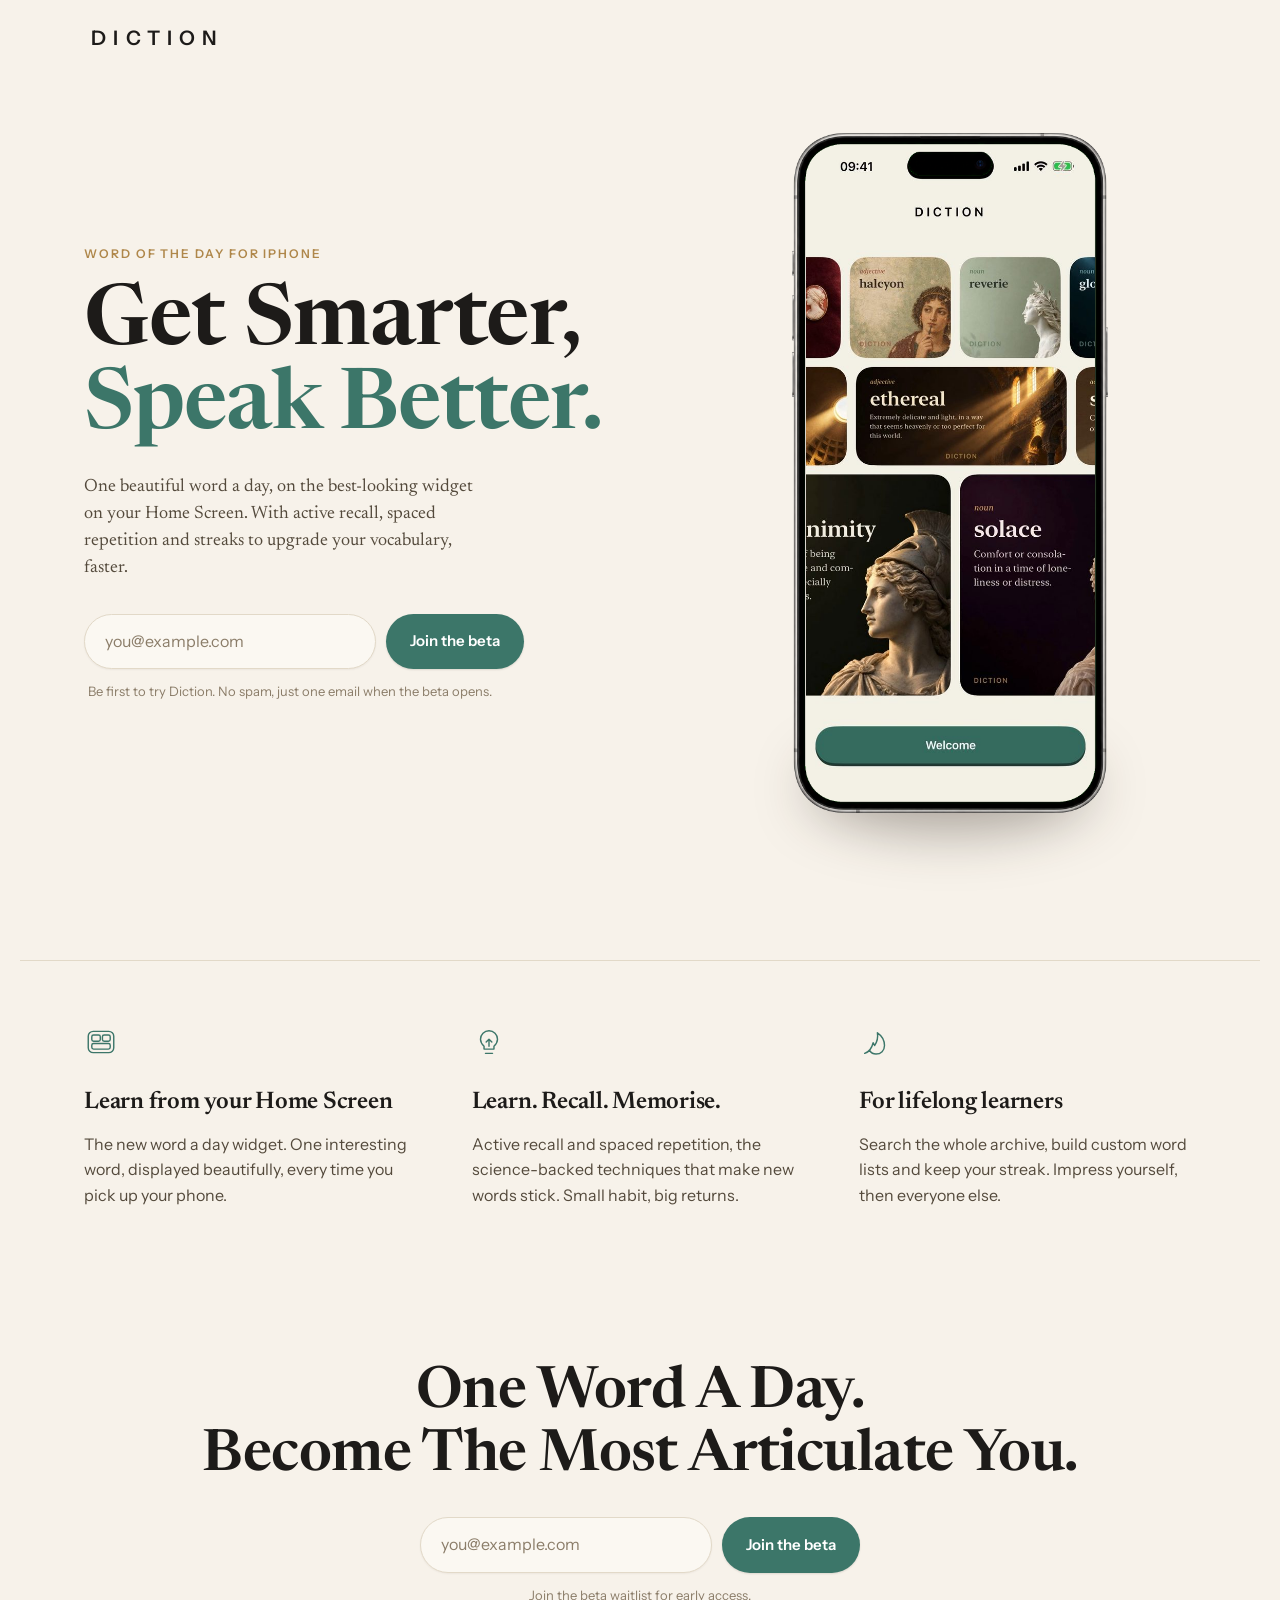
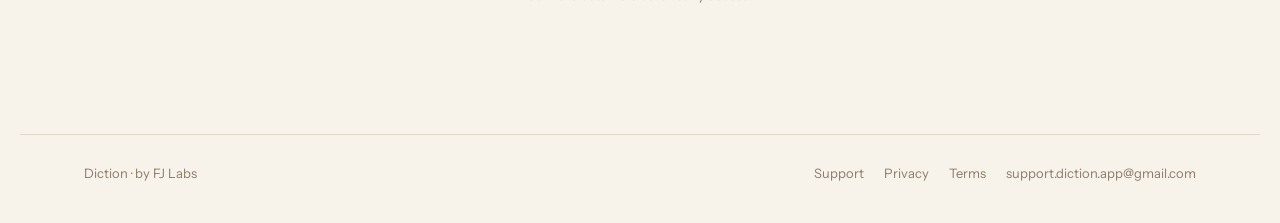
==== commit 2fd611d9: "Remove header beta link and beta-coming-soon badge Co-Authored-By: Claude Opus 5.5 <noreply@anthropi" ====
--- a/index.html
+++ b/index.html
@@ -20,14 +20,12 @@
 
 <header class="top">
   <a class="mark" href="https://trydiction.com/" aria-label="Diction home">DICTION</a>
-  <a class="beta-link" href="#join">Join the beta</a>
 </header>
 
 <main>
 <section class="hero">
   <div class="hero-copy">
     <p class="eyebrow">Word of the Day for iPhone</p>
-    <p class="badge"><span class="badge-dot" aria-hidden="true"></span>Beta coming soon</p>
     <h1>Get Smarter,<br><em>Speak Better.</em></h1>
     <p class="lede">One beautiful word a day, on the best-looking widget on your Home Screen. With active recall, spaced repetition and streaks to upgrade your vocabulary, faster.</p>
   </div>
--- a/landing.css
+++ b/landing.css
@@ -13,17 +13,11 @@
 img,video{max-width:100%;display:block}
 a{color:inherit}
 h1,h2{font-family:var(--serif);font-weight:600;margin:0;text-wrap:balance;letter-spacing:-.01em}
-.eyebrow{font-size:12px;font-weight:600;letter-spacing:.16em;text-transform:uppercase;color:var(--gold);margin:0 0 12px}
-.badge{display:inline-flex;align-items:center;gap:8px;margin:0 0 24px;padding:5px 12px 5px 10px;border-radius:999px;
-  background:rgba(60,118,105,.1);color:var(--verd);font-size:13px;font-weight:600;line-height:1.3}
-.badge-dot{width:7px;height:7px;border-radius:50%;background:var(--verd);box-shadow:0 0 0 0 rgba(60,118,105,.45);animation:pulse 2.4s ease-out infinite}
-@keyframes pulse{0%{box-shadow:0 0 0 0 rgba(60,118,105,.45)}70%,100%{box-shadow:0 0 0 7px rgba(60,118,105,0)}}
+.eyebrow{font-size:12px;font-weight:600;letter-spacing:.16em;text-transform:uppercase;color:var(--gold);margin:0 0 18px}
 
 /* header */
 .top{display:flex;align-items:center;justify-content:space-between;padding:22px var(--gutter);max-width:1240px;margin:0 auto}
 .mark{font-family:var(--sans);font-size:20px;font-weight:600;letter-spacing:.36em;padding-left:.36em;color:var(--ink);text-decoration:none}
-.beta-link{font-size:14px;font-weight:600;color:var(--verd);text-decoration:none;border:1px solid var(--verd);border-radius:999px;padding:8px 16px;transition:background .2s,color .2s}
-.beta-link:hover{background:var(--verd);color:var(--card)}
 
 /* beta waitlist */
 .waitlist{width:100%;max-width:440px}
@@ -100,5 +94,4 @@
 }
 @media (prefers-reduced-motion:reduce){
   html{scroll-behavior:auto}
-  .badge-dot{animation:none}
 }
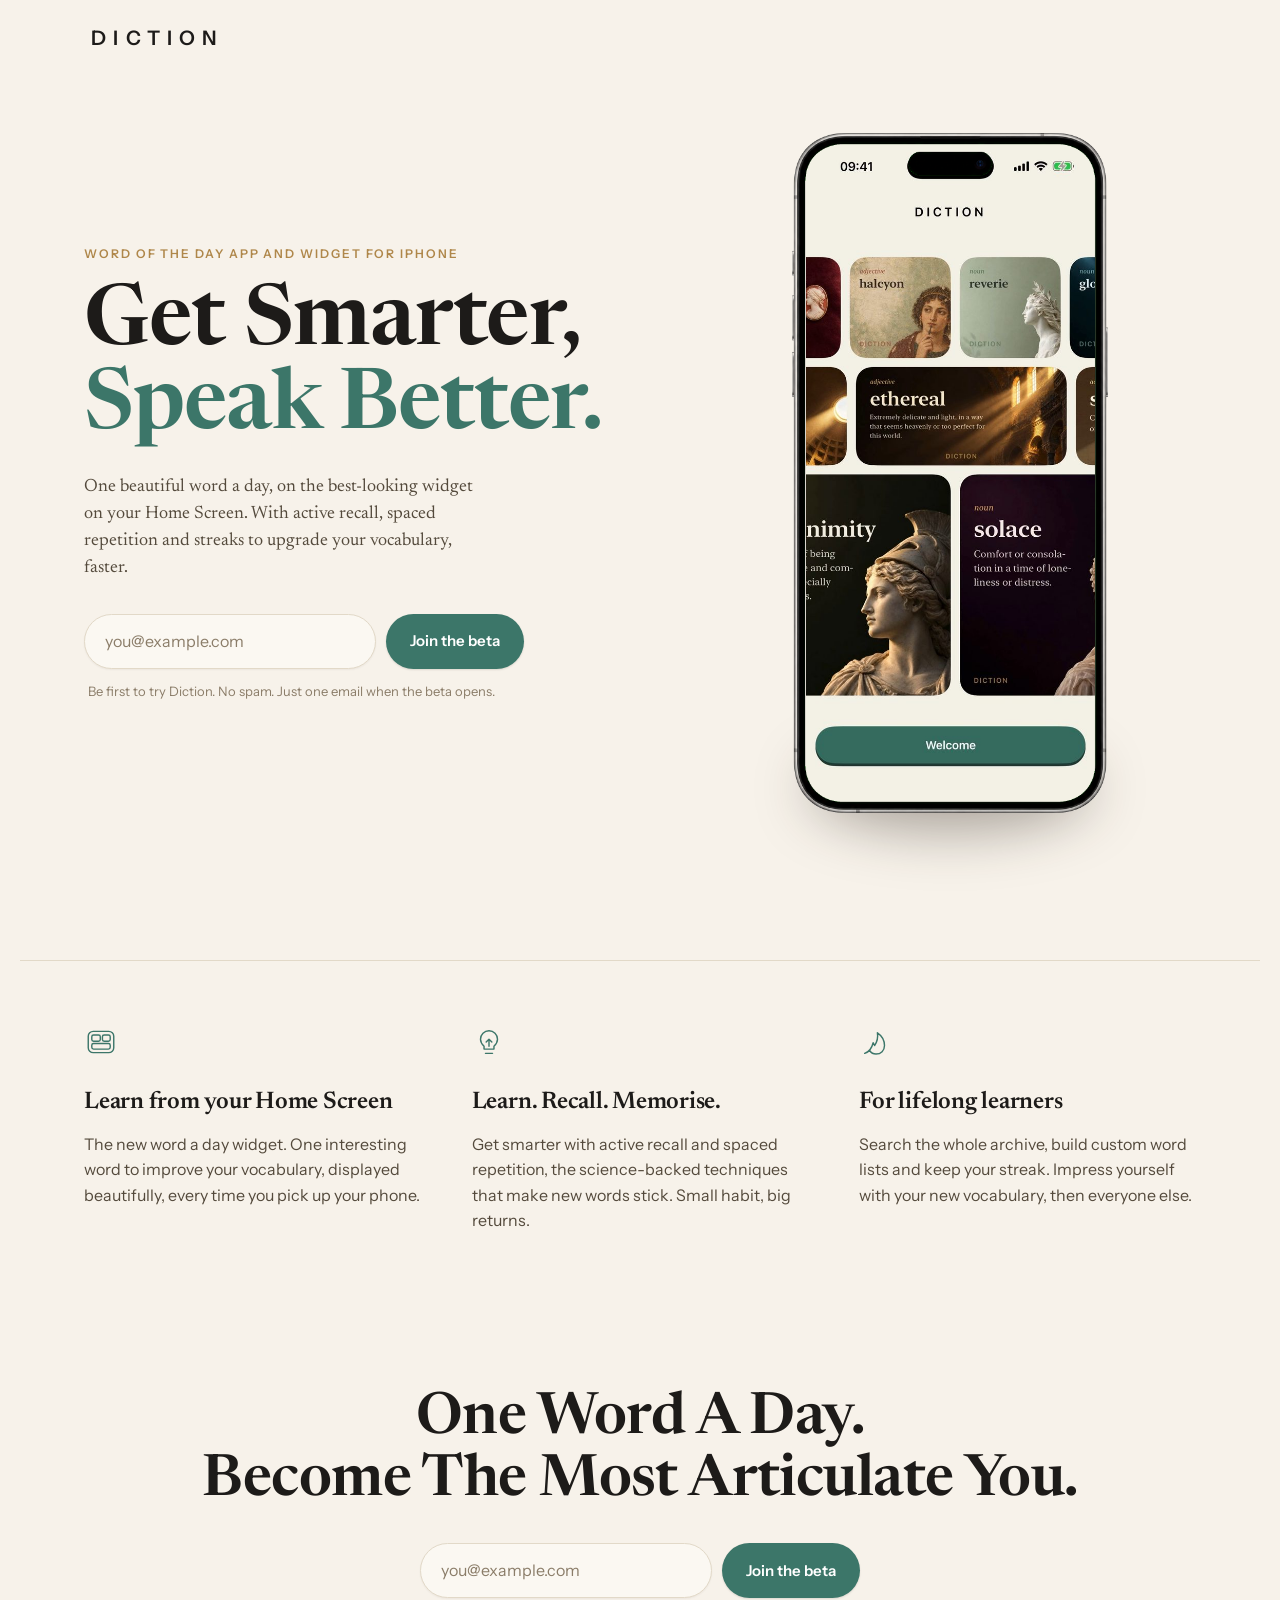
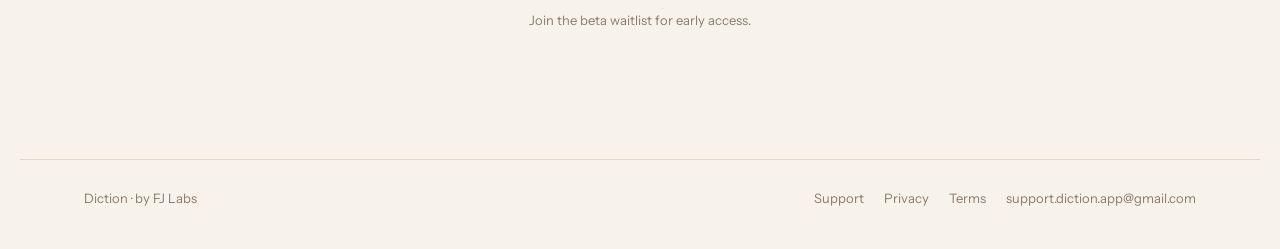
==== commit 0edf2991: "Copy: eyebrow names the widget, sharper feature lines Co-Authored-By: Claude Fable 5.1 <noreply@anth" ====
--- a/index.html
+++ b/index.html
@@ -25,7 +25,7 @@
 <main>
 <section class="hero">
   <div class="hero-copy">
-    <p class="eyebrow">Word of the Day for iPhone</p>
+    <p class="eyebrow">Word of the Day app and widget for iPhone</p>
     <h1>Get Smarter,<br><em>Speak Better.</em></h1>
     <p class="lede">One beautiful word a day, on the best-looking widget on your Home Screen. With active recall, spaced repetition and streaks to upgrade your vocabulary, faster.</p>
   </div>
@@ -38,7 +38,7 @@
         <button type="submit">Join the beta</button>
       </div>
       <input class="hp" name="website" tabindex="-1" autocomplete="off" aria-hidden="true">
-      <p class="waitlist-msg" role="status" aria-live="polite">Be first to try Diction. No spam, just one email when the beta opens.</p>
+      <p class="waitlist-msg" role="status" aria-live="polite">Be first to try Diction. No spam. Just one email when the beta opens.</p>
     </form>
   </div>
 
@@ -59,17 +59,17 @@
   <div>
     <svg class="icon" viewBox="0 0 48 48" aria-hidden="true"><rect x="6" y="9" width="36" height="30" rx="7"/><rect x="11" y="14" width="12" height="9" rx="2.5"/><rect x="26" y="14" width="11" height="9" rx="2.5"/><rect x="11" y="26" width="26" height="8" rx="2.5"/></svg>
     <h2>Learn from your Home Screen</h2>
-    <p>The new word a day widget. One interesting word, displayed beautifully, every time you pick up your phone.</p>
+    <p>The new word a day widget. One interesting word to improve your vocabulary, displayed beautifully, every time you pick up your phone.</p>
   </div>
   <div>
     <svg class="icon" viewBox="0 0 48 48" aria-hidden="true"><path d="M24 8a12 12 0 0 1 12 12c0 5-3 8-5 10v4H17v-4c-2-2-5-5-5-10A12 12 0 0 1 24 8z"/><path d="M19 40h10"/><path d="M24 20v10M20 24l4-4 4 4"/></svg>
     <h2>Learn. Recall. Memorise.</h2>
-    <p>Active recall and spaced repetition, the science-backed techniques that make new words stick. Small habit, big returns.</p>
+    <p>Get smarter with active recall and spaced repetition, the science-backed techniques that make new words stick. Small habit, big returns.</p>
   </div>
   <div>
     <svg class="icon" viewBox="0 0 48 48" aria-hidden="true"><path d="M8 40c6-2 10-7 12-15l2 4c4-6 5-12 4-18 6 4 10 11 10 18 0 7-5 12-12 12-4 0-7-2-9-5-2 2-4 3-7 4z"/></svg>
     <h2>For lifelong learners</h2>
-    <p>Search the whole archive, build custom word lists and keep your streak. Impress yourself, then everyone else.</p>
+    <p>Search the whole archive, build custom word lists and keep your streak. Impress yourself with your new vocabulary, then everyone else.</p>
   </div>
 </section>
 
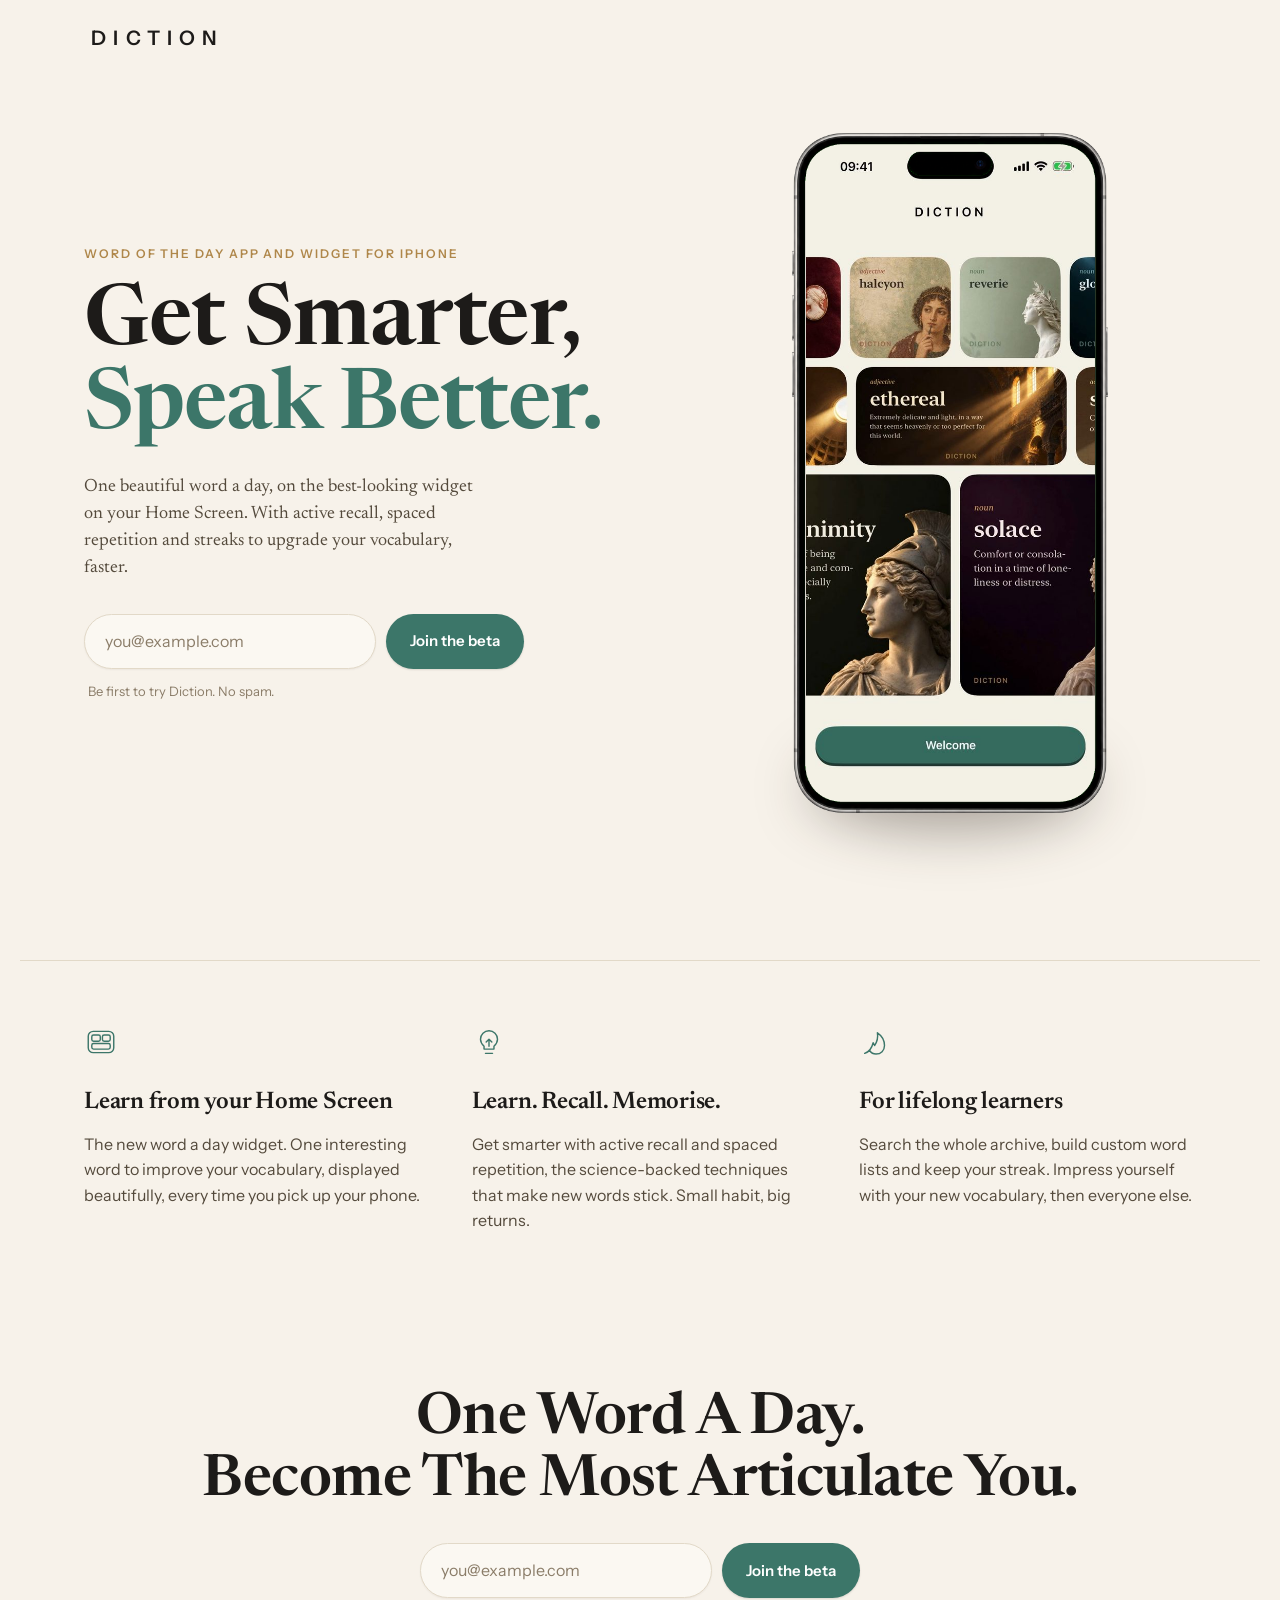
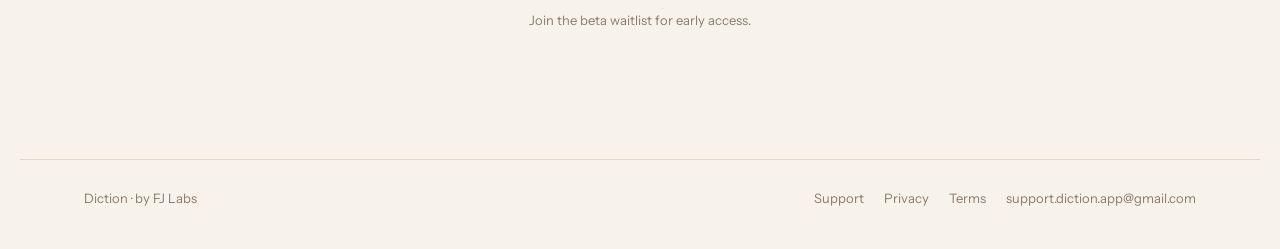
==== commit db1bb258: "Copy: shorten waitlist note to 'No spam.' Co-Authored-By: Claude Fable 5.1 <noreply@anthropic.com>" ====
--- a/index.html
+++ b/index.html
@@ -38,7 +38,7 @@
         <button type="submit">Join the beta</button>
       </div>
       <input class="hp" name="website" tabindex="-1" autocomplete="off" aria-hidden="true">
-      <p class="waitlist-msg" role="status" aria-live="polite">Be first to try Diction. No spam. Just one email when the beta opens.</p>
+      <p class="waitlist-msg" role="status" aria-live="polite">Be first to try Diction. No spam.</p>
     </form>
   </div>
 
